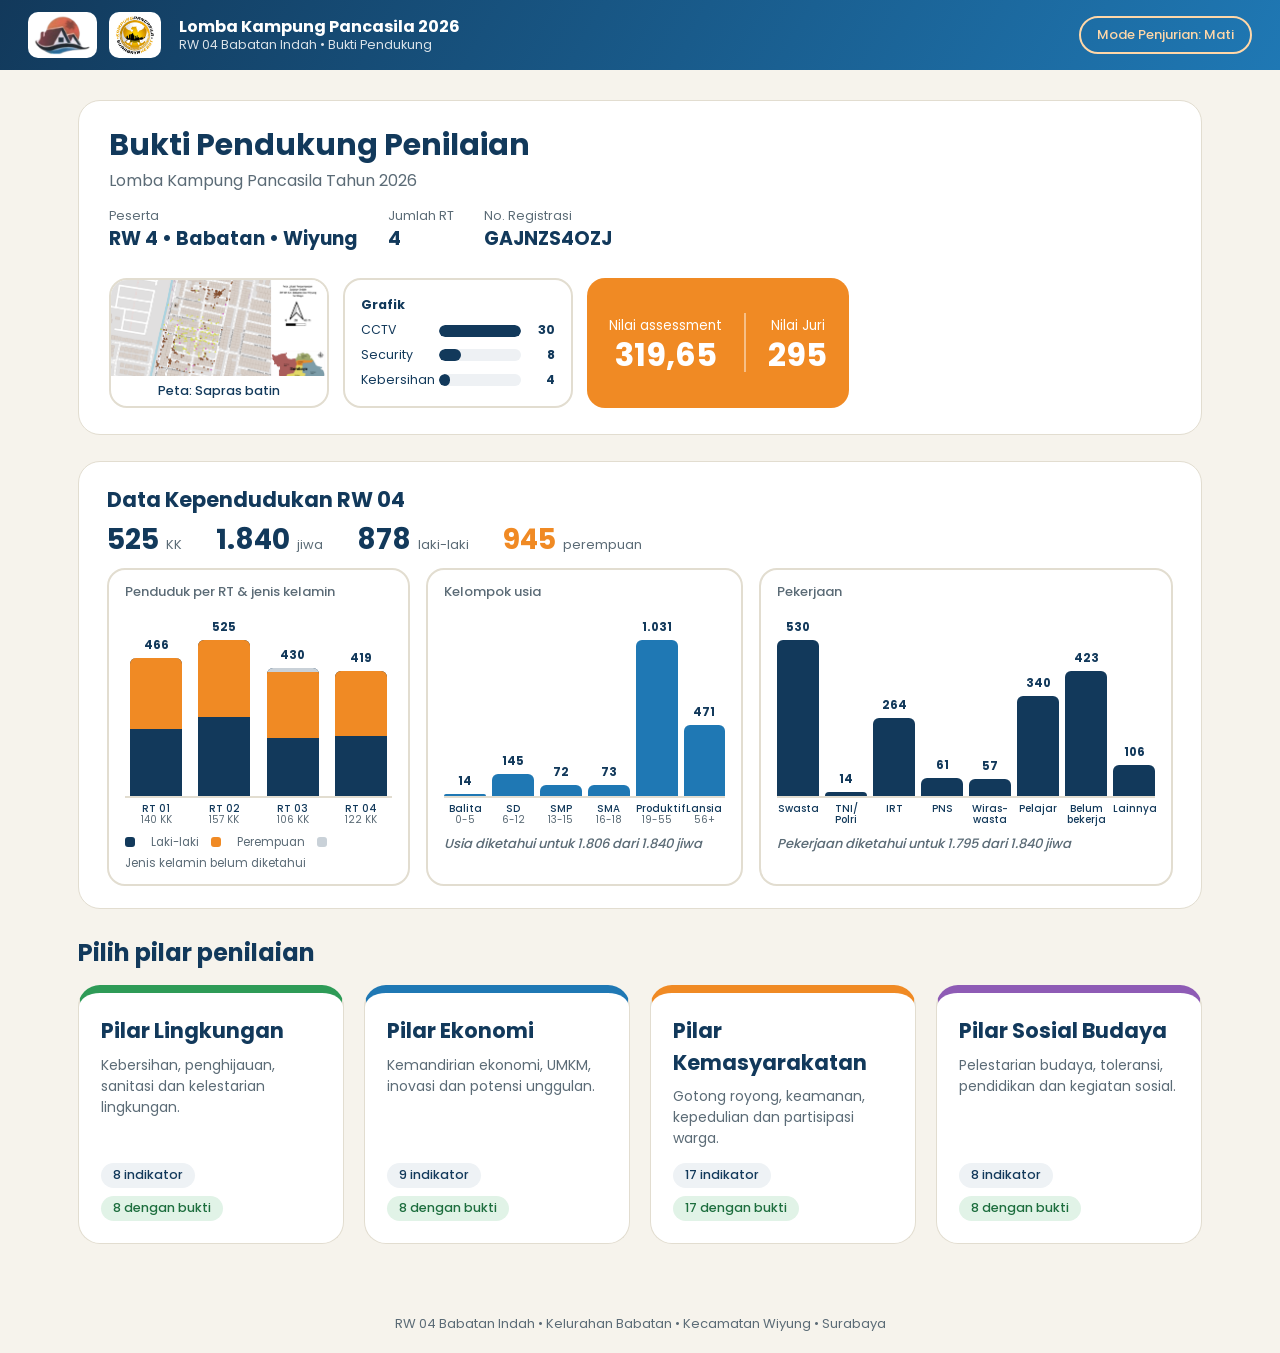
==== index.html @ d18d6ea0 "Upload website" ====
<!doctype html>
<html lang="id"><head><meta charset="utf-8">
<meta name="viewport" content="width=device-width,initial-scale=1">
<title>Bukti Pendukung Lomba Kampung Pancasila 2026 – RW 04 Babatan Indah</title>
<link rel="stylesheet" href="assets/style.css">
</head><body>
<header class="bar"><a class="brand" href="#/"><img src="assets/img/rw.png" alt=""><img src="assets/img/kp.png" alt=""><span><b>Lomba Kampung Pancasila 2026</b><small>RW 04 Babatan Indah • Bukti Pendukung</small></span></a>
<button id="modeBtn" class="mode" type="button">Mode Penjurian: Mati</button></header>
<main id="app"></main>
<div id="lb" class="lb" hidden><button class="lbx" type="button" aria-label="Tutup">✕</button><div class="lbs"><img id="lbi" alt=""></div><div id="lbc" class="lbc"></div></div>
<footer class="ft">RW 04 Babatan Indah • Kelurahan Babatan • Kecamatan Wiyung • Surabaya</footer>
<script src="assets/data.js"></script>
<script src="assets/bukti.js"></script>
<script src="assets/app.js"></script>
</body></html>
---- assets/style.css ----
@font-face{font-family:Poppins;src:url(fonts/Poppins-Regular.ttf);font-weight:400}
@font-face{font-family:Poppins;src:url(fonts/Poppins-Medium.ttf);font-weight:600}
@font-face{font-family:Poppins;src:url(fonts/Poppins-Bold.ttf);font-weight:700}
:root{--navy:#12395b;--blue:#1f78b4;--orange:#f08a24;--ink:#1b2a35;--mut:#5b6b76;--bg:#f6f3ec;--card:#fff;--line:#e2ddd0;--ok:#1d6e3e}
*{box-sizing:border-box;margin:0;padding:0}
body{font-family:Poppins,'Segoe UI',Arial,sans-serif;color:var(--ink);background:var(--bg);font-size:16px;line-height:1.5}
a{color:inherit;text-decoration:none}
.bar{display:flex;align-items:center;justify-content:space-between;gap:12px;padding:12px 28px;background:linear-gradient(120deg,var(--navy),var(--blue));color:#fff;position:sticky;top:0;z-index:5}
.brand{display:flex;align-items:center;gap:12px}
.brand img{height:46px;width:auto;background:#fff;border-radius:10px;padding:3px 6px}
.brand span{display:flex;flex-direction:column;line-height:1.25;margin-left:6px}
.brand small{opacity:.85;font-size:12.5px}
.mode{font:600 13px Poppins,sans-serif;border:2px solid #ffd7a8;background:transparent;color:#ffd7a8;border-radius:999px;padding:7px 16px;cursor:pointer}
body.juri .mode{background:#ffd7a8;color:var(--navy)}
main{max-width:1180px;margin:0 auto;padding:30px 28px 50px;min-height:70vh}
.crumb{font-size:14px;color:var(--mut);margin-bottom:18px}
.crumb a{color:var(--blue);font-weight:600}
h1{font-size:30px;color:var(--navy);line-height:1.25}
.sub{color:var(--mut);margin-top:4px}
.hero{background:var(--card);border-radius:22px;padding:26px 30px;border:1px solid var(--line);display:flex;flex-wrap:wrap;gap:24px;align-items:center;justify-content:space-between;margin-bottom:26px}
.facts{display:flex;gap:30px;flex-wrap:wrap}
.fact small{display:block;color:var(--mut);font-size:12.5px}
.fact b{font-size:19px;color:var(--navy)}
.score{background:var(--orange);color:#fff;border-radius:18px;padding:12px 24px;text-align:center}
.score b{font-size:32px;line-height:1.1;display:block}
.grid{display:grid;grid-template-columns:repeat(auto-fill,minmax(250px,1fr));gap:20px}
.pc{background:var(--card);border-radius:22px;border:1px solid var(--line);border-top:8px solid var(--c);padding:22px;display:flex;flex-direction:column;gap:8px;transition:.15s}
.pc:hover{transform:translateY(-3px);box-shadow:0 10px 24px rgba(18,57,91,.12)}
.pc h2{font-size:21px;color:var(--navy)}
.pc p{color:var(--mut);font-size:14px;flex:1}
.stat{display:flex;gap:8px;flex-wrap:wrap;margin-top:6px}
.chip{display:inline-block;font-size:12.5px;font-weight:600;border-radius:999px;padding:3px 12px;background:#eef2f5;color:var(--navy)}
.chip.ok{background:#e1f3e7;color:var(--ok)}
.chip.warn{background:#fdebd6;color:#9a5a10}
.list{display:flex;flex-direction:column;gap:12px;margin-top:20px}
.ic{display:flex;gap:16px;align-items:flex-start;background:var(--card);border:1px solid var(--line);border-left:8px solid var(--c);border-radius:16px;padding:16px 20px}
.ic:hover{box-shadow:0 6px 18px rgba(18,57,91,.1)}
.no{flex:none;width:42px;height:42px;border-radius:50%;background:var(--c);color:#fff;font-weight:700;display:flex;align-items:center;justify-content:center}
.ic .t{flex:1}
.ic .t p{font-weight:600;color:var(--navy);font-size:15.5px}
.ic .t small{color:var(--mut);display:block;margin-top:4px}
.box{background:var(--card);border:1px solid var(--line);border-radius:18px;padding:20px 24px;margin-top:18px}
.box h3{font-size:14px;letter-spacing:1px;text-transform:uppercase;color:var(--mut);margin-bottom:8px}
.ans{font-size:19px;font-weight:600;color:var(--navy)}
.kv{display:grid;grid-template-columns:repeat(auto-fit,minmax(180px,1fr));gap:14px;margin-top:6px}
.kv div{background:#f4f7fa;border-radius:12px;padding:10px 14px}
.kv small{display:block;color:var(--mut);font-size:12.5px}
.kv b{font-size:20px;color:var(--navy)}
.src{margin-top:10px;font-size:13px;color:var(--mut)}
.ev{display:grid;grid-template-columns:repeat(auto-fill,minmax(300px,1fr));gap:18px;margin-top:6px}
.tile{background:#fff;border:1px solid var(--line);border-radius:16px;overflow:hidden;cursor:pointer;display:flex;flex-direction:column}
.tile .th{height:220px;background:#eef1f4;display:flex;align-items:center;justify-content:center;overflow:hidden}
.tile img{width:100%;height:100%;object-fit:cover;object-position:top}
.tile .cap{padding:12px 16px}
.tile .cap b{display:block;color:var(--navy);font-size:15px}
.tile .cap span{font-size:13px;color:var(--mut)}
.pdf{font-weight:700;color:var(--blue);font-size:22px}
.todo{border:2px dashed #e0b27c;background:#fff8ef;border-radius:16px;padding:16px 20px;color:#7a4a10}
.todo ul{margin:6px 0 0 20px;font-size:14.5px}
.fold{font-size:13px;color:var(--mut);margin-top:10px;word-break:break-all}
.nav{display:flex;justify-content:space-between;gap:12px;margin-top:26px}
.btn{font:600 14px Poppins,sans-serif;background:var(--navy);color:#fff;border:0;border-radius:12px;padding:10px 18px;cursor:pointer;display:inline-block}
.btn.ghost{background:#fff;color:var(--navy);border:2px solid var(--navy)}
.btn[aria-disabled=true]{opacity:.35;pointer-events:none}
.lb{position:fixed;inset:0;background:rgba(10,20,30,.92);z-index:20;display:flex;flex-direction:column}
.lb[hidden]{display:none}
.lbs{flex:1;overflow:auto;display:flex;flex-direction:column;align-items:center;justify-content:flex-start;gap:12px;padding:16px;cursor:zoom-in}
.lbs img{max-width:100%;max-height:calc(100vh - 100px);object-fit:contain;background:#fff;flex:none}
.lbs.z{cursor:zoom-out}.lbs.z img{max-width:none;max-height:none;width:auto}
.lbx{position:absolute;top:12px;right:16px;z-index:2;background:#fff;border:0;border-radius:50%;width:42px;height:42px;font-size:18px;cursor:pointer}
.lbc{color:#fff;text-align:center;padding:10px 20px 16px;font-size:14px}
.ft{text-align:center;color:var(--mut);font-size:13px;padding:20px}
body.juri .todo,body.juri .fold,body.juri .chip.warn{display:none}
.side{display:flex;gap:14px;align-items:stretch;flex-wrap:wrap}
.peta{background:#fff;border:2px solid var(--line);border-radius:18px;width:220px;overflow:hidden;cursor:pointer;display:flex;flex-direction:column;transition:.15s}
.peta:hover{box-shadow:0 8px 20px rgba(18,57,91,.15);transform:translateY(-2px)}
.peta img{width:100%;height:96px;object-fit:cover;display:block;background:#eef1f4}
.peta .pdf{height:96px;display:flex;align-items:center;justify-content:center;background:#eef1f4}
.peta small{padding:7px 12px;font-size:12.5px;font-weight:600;color:var(--navy);text-align:center;line-height:1.3}
@media(max-width:640px){.bar{padding:10px 14px}.brand span small{display:none}main{padding:20px 14px}h1{font-size:23px}}
@media print{.peta{break-inside:avoid}.bar,.nav,.ft,.mode,.lb,.crumb{display:none!important}body{background:#fff}.tile .th{height:auto}.tile img{object-fit:contain;height:auto}.tile{break-inside:avoid}.ev{grid-template-columns:1fr}}

.score{display:flex;gap:22px;align-items:center;padding:12px 22px}
.score .sc+.sc{border-left:2px solid rgba(255,255,255,.45);padding-left:22px}
.graf{background:#fff;border:2px solid var(--line);border-radius:18px;padding:10px 16px;min-width:230px;display:flex;flex-direction:column;justify-content:center;gap:6px}
.graf .gt{font-weight:700;color:var(--navy);font-size:12.5px}
.gr{display:grid;grid-template-columns:70px 1fr 26px;align-items:center;gap:8px;font-size:12.5px;color:var(--navy)}
.gr i{display:block;height:12px;background:#eef1f4;border-radius:6px;overflow:hidden}
.gr u{display:block;height:100%;background:var(--navy);border-radius:6px}
.gr b{text-align:right}
@media print{.graf{break-inside:avoid}}

.tile .th{position:relative}.bdg{position:absolute;left:10px;top:10px;background:#12395b;color:#fff;font-size:12px;font-weight:700;padding:3px 9px;border-radius:999px}
.tile .cap a.orig{display:inline-block;margin-top:6px;font-size:12.5px;font-weight:600;color:var(--blue)}

.kp{background:var(--card);border:1px solid var(--line);border-radius:22px;padding:22px 28px;margin-bottom:26px}
.kp h2{color:var(--navy);font-size:21px}
.kpg{display:grid;grid-template-columns:repeat(auto-fit,minmax(260px,1fr));gap:16px;margin-top:14px}
.kc{border:2px solid var(--line);border-radius:18px;padding:14px 18px}
.kc>small{display:block;color:var(--mut);font-size:13px;font-weight:600}
.kc>b{display:block;font-size:34px;color:var(--navy);line-height:1.15;margin-bottom:8px}
.kb{display:flex;flex-direction:column;gap:6px;margin-top:6px}
.kc .gr{grid-template-columns:44px 1fr 48px}
.gd{display:flex;gap:22px;margin:4px 0 10px}.gd b{display:block;font-size:30px;color:var(--navy);line-height:1.1}.gd div:nth-child(2) b{color:var(--orange)}.gd span{font-size:12.5px;color:var(--mut)}
.sb{display:flex;height:14px;border-radius:7px;overflow:hidden;background:#eef1f4}.sb u{background:var(--navy);display:block}.sb i{background:var(--orange);display:block}
.gl{display:grid;grid-template-columns:44px 1fr 1fr;font-size:12.5px;color:var(--navy)}
.kh{margin:20px 0 4px;font-size:14px;letter-spacing:1px;text-transform:uppercase;color:var(--mut)}
.kr{margin:14px 0 8px;color:var(--navy);font-size:17px}.kr span{font-weight:500;font-size:13px;color:var(--mut)}
@media print{.kp{break-inside:avoid}}
.kn{display:block;margin-top:8px;font-size:12px;color:var(--mut);font-style:italic}
.kc .gr.gw{grid-template-columns:150px 1fr 48px}

.kpg{grid-template-columns:1.15fr 1fr 1.45fr}
@media(max-width:980px){.kpg{grid-template-columns:1fr}}
.kt{display:flex;flex-wrap:wrap;gap:8px 34px;margin-top:10px}.kt div{display:flex;align-items:baseline;gap:7px}.kt b{font-size:28px;color:var(--navy);line-height:1}.kt b.cl{color:var(--navy)}.kt b.cp{color:var(--orange)}.kt span{font-size:13px;color:var(--mut)}
.kc{padding:12px 16px}
.cb{display:flex;align-items:flex-end;gap:10px;margin-top:6px;padding-bottom:0;border-bottom:2px solid var(--line)}
.cc{flex:1;display:flex;flex-direction:column;justify-content:flex-end;align-items:center;min-width:0;height:100%}
.cc b{font-size:12px;color:var(--navy);margin-bottom:3px}
.cs{width:100%;max-width:52px;display:flex;flex-direction:column;border-radius:6px 6px 0 0;overflow:hidden;background:var(--navy)}
.cb.one .cs{background:var(--blue)}.cb.jb .cs{background:var(--navy)}
.cs u{display:block;width:100%}.cs .sg1{background:#c9d1d8;order:1}.cs .sg3{background:var(--orange);order:2}.cs .sg2{background:var(--navy);order:3}
.cx{display:flex;gap:10px;margin-top:5px}.cx span{flex:1;text-align:center;font-size:11px;font-weight:600;color:var(--navy);line-height:1.15;min-width:0;overflow-wrap:anywhere}
.cx em{display:block;font-style:normal;font-weight:500;color:var(--mut);font-size:10.5px}
.lg{display:flex;flex-wrap:wrap;gap:4px 12px;margin-top:8px;font-size:11.5px;color:var(--mut);align-items:center}.lg i{display:inline-block;width:10px;height:10px;border-radius:3px;margin-right:4px}.lg i.a{background:var(--navy)}.lg i.b{background:var(--orange)}.lg i.c{background:#c9d1d8}
.kpg{grid-template-columns:1.1fr 1.15fr 1.5fr}
.cb,.cx{gap:6px}.cx span{font-size:10px;overflow-wrap:normal;word-break:normal;hyphens:none}.cx em{font-size:10px}
.cb.one .cs{max-width:46px}.cc b{font-size:11.5px}
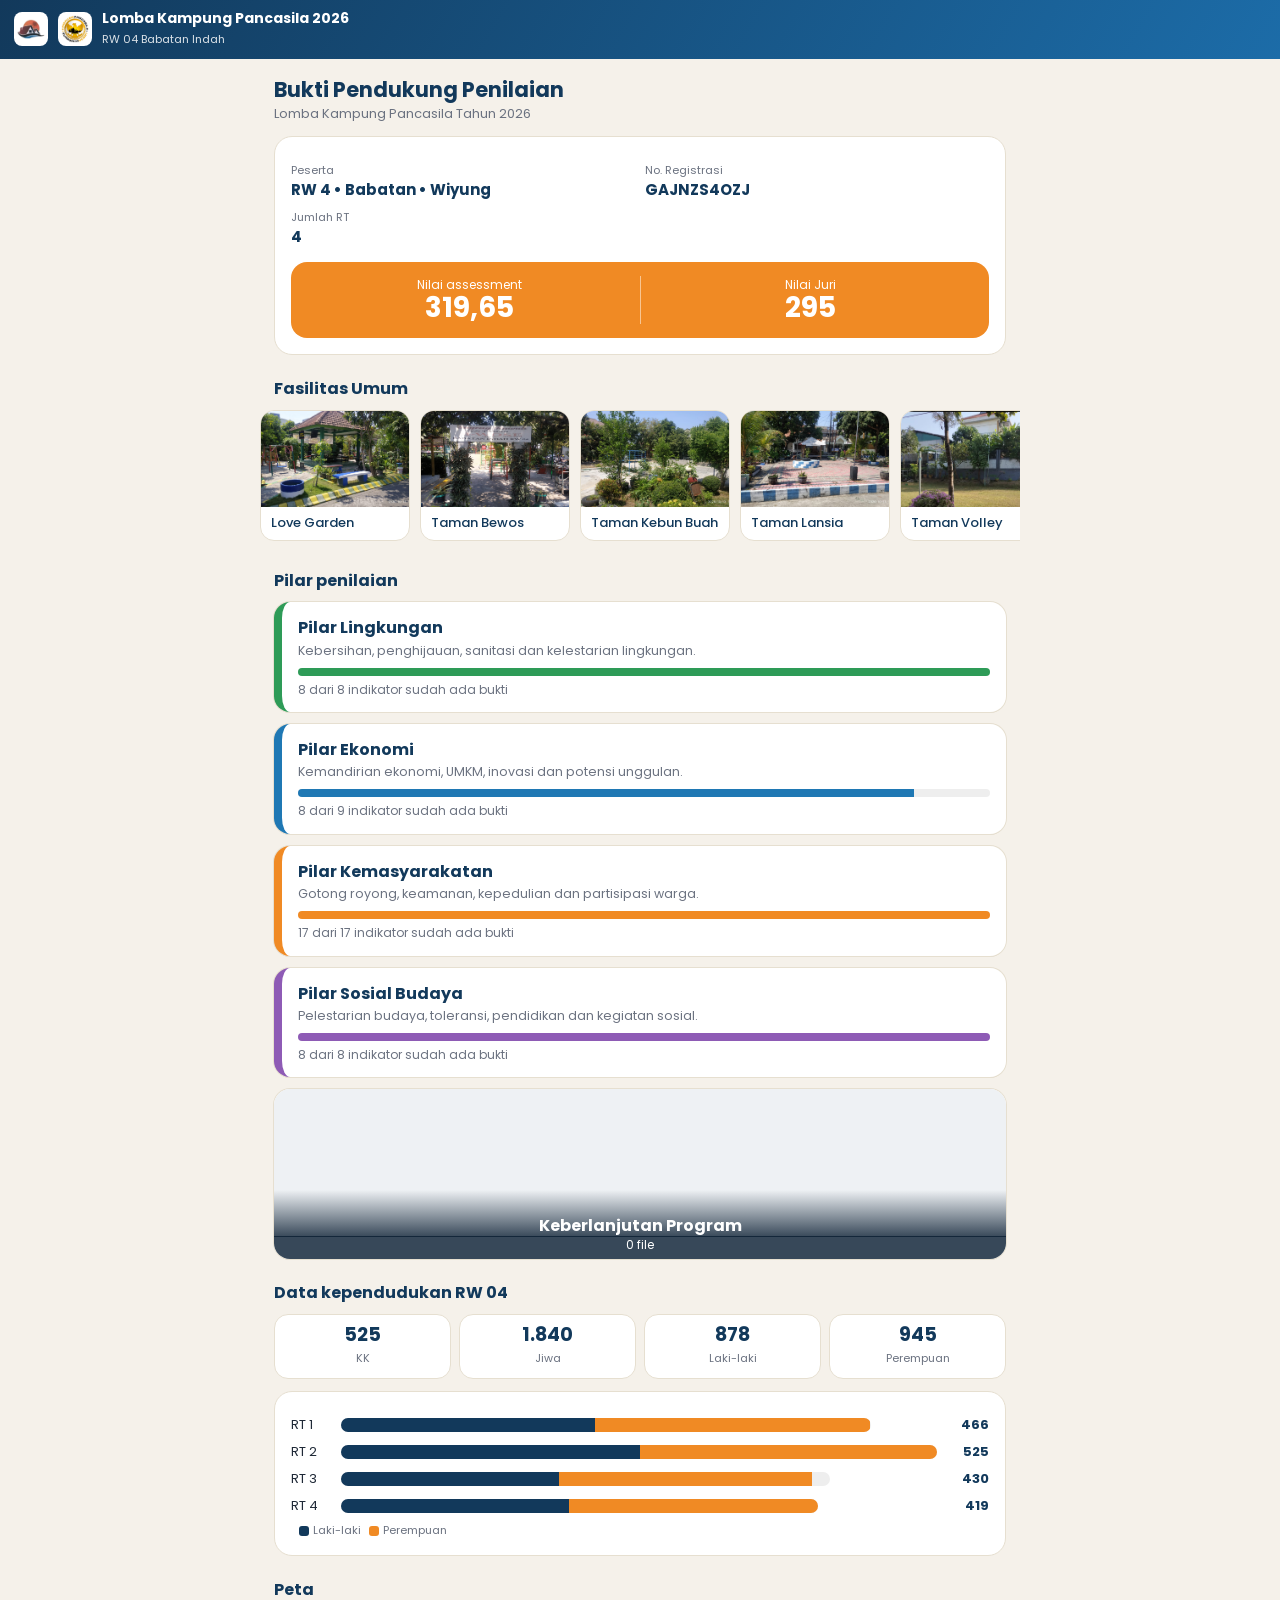
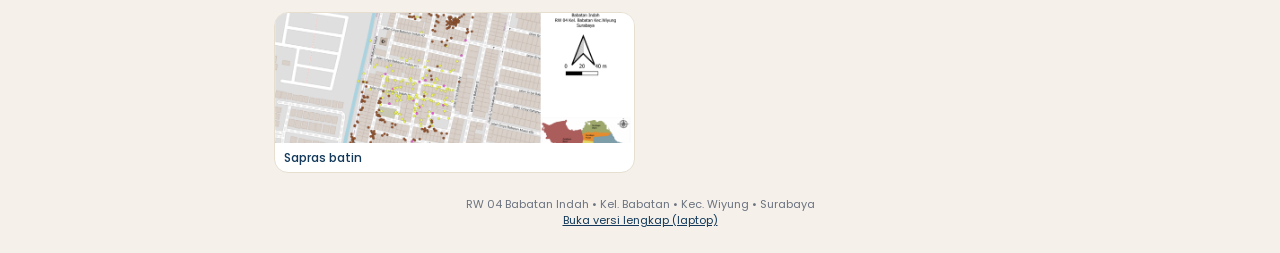
==== commit 53bd20be: "Add files via upload" ====
--- a/index.html
+++ b/index.html
@@ -1,15 +1,146 @@
 <!doctype html>
 <html lang="id"><head><meta charset="utf-8">
-<meta name="viewport" content="width=device-width,initial-scale=1">
-<title>Bukti Pendukung Lomba Kampung Pancasila 2026 – RW 04 Babatan Indah</title>
-<link rel="stylesheet" href="assets/style.css">
-</head><body>
-<header class="bar"><a class="brand" href="#/"><img src="assets/img/rw.png" alt=""><img src="assets/img/kp.png" alt=""><span><b>Lomba Kampung Pancasila 2026</b><small>RW 04 Babatan Indah • Bukti Pendukung</small></span></a>
-<button id="modeBtn" class="mode" type="button">Mode Penjurian: Mati</button></header>
+<meta name="viewport" content="width=device-width,initial-scale=1,viewport-fit=cover">
+<meta name="theme-color" content="#12395b">
+<title>Bukti Kampung Pancasila 2026 – RW 04 Babatan Indah (HP)</title>
+<style>
+@font-face{font-family:Poppins;src:url(assets/fonts/Poppins-Regular.ttf);font-weight:400}@font-face{font-family:Poppins;src:url(assets/fonts/Poppins-Medium.ttf);font-weight:600}@font-face{font-family:Poppins;src:url(assets/fonts/Poppins-Bold.ttf);font-weight:700}
+*{box-sizing:border-box;-webkit-tap-highlight-color:transparent}
+:root{--navy:#12395b;--org:#f08a24;--bg:#f5f1ea;--line:#e6dfd0;--mut:#6b7280}
+html{scroll-behavior:smooth}
+body{margin:0;background:var(--bg);color:#1f2937;font-family:Poppins,system-ui,-apple-system,Segoe UI,Roboto,sans-serif;font-size:15px;line-height:1.45;padding-bottom:env(safe-area-inset-bottom)}
+.bar{position:sticky;top:0;z-index:20;background:linear-gradient(120deg,#12395b,#1c6ca8);color:#fff;display:flex;align-items:center;gap:10px;padding:10px 14px;padding-top:calc(10px + env(safe-area-inset-top))}
+.bar img{height:34px;width:34px;object-fit:contain;background:#fff;border-radius:8px;padding:3px}
+.bar b{display:block;font-size:14px;line-height:1.2}.bar small{font-size:11px;opacity:.85}
+.bar .bk{margin-left:auto;background:rgba(255,255,255,.18);border:0;color:#fff;border-radius:999px;padding:7px 14px;font:600 13px Poppins,sans-serif;display:none;white-space:nowrap}
+main{padding:14px;max-width:760px;margin:0 auto}
+h1{font-size:21px;color:var(--navy);margin:4px 0 2px;line-height:1.25}h2{font-size:16px;color:var(--navy);margin:22px 0 10px}
+.sub{color:var(--mut);margin:0 0 12px;font-size:13px}
+.card{background:#fff;border:1px solid var(--line);border-radius:18px;padding:16px;margin-bottom:14px}
+.facts{display:grid;grid-template-columns:1fr 1fr;gap:10px;margin-top:10px}
+.facts small{display:block;color:var(--mut);font-size:11px}.facts b{color:var(--navy);font-size:15px}
+.score{display:flex;background:var(--org);color:#fff;border-radius:16px;padding:14px 8px;margin-top:14px;text-align:center}
+.score div{flex:1}.score div+div{border-left:1px solid rgba(255,255,255,.5)}.score small{display:block;font-size:12px}.score b{font-size:28px;line-height:1.1}
+.stats{display:grid;grid-template-columns:repeat(4,1fr);gap:8px;text-align:center}
+.stats div{background:#fff;border:1px solid var(--line);border-radius:14px;padding:10px 2px}.stats b{display:block;font-size:19px;color:var(--navy);line-height:1.1}.stats small{font-size:11px;color:var(--mut)}
+.rt{display:grid;grid-template-columns:42px 1fr 44px;gap:8px;align-items:center;margin:8px 0;font-size:13px}
+.rt i{display:flex;height:14px;border-radius:7px;overflow:hidden;background:#eee}.rt i u{display:block;background:var(--navy)}.rt i s{display:block;background:var(--org)}
+.rt b{text-align:right;color:var(--navy)}
+.leg{font-size:11px;color:var(--mut);margin-top:6px}.leg span{display:inline-block;width:10px;height:10px;border-radius:3px;margin:0 4px 0 8px;vertical-align:middle}
+.hs{display:flex;gap:10px;overflow-x:auto;padding-bottom:6px;scroll-snap-type:x mandatory;margin:0 -14px;padding:0 14px 6px}
+.hs>button{flex:0 0 150px;scroll-snap-align:start;border:1px solid var(--line);background:#fff;border-radius:14px;padding:0;overflow:hidden;text-align:left;font:inherit;color:inherit}
+.hs img{display:block;width:100%;height:96px;object-fit:cover;background:#ece6d8;font-size:0;color:transparent}.hs span{display:block;padding:7px 10px;font-weight:600;font-size:13px;color:var(--navy)}
+.pl{display:block;width:100%;text-align:left;border:0;border-left:8px solid var(--c);background:#fff;border-radius:16px;padding:14px 16px;margin-bottom:12px;font:inherit;color:inherit;box-shadow:0 1px 0 var(--line),0 0 0 1px var(--line);text-decoration:none}
+.pl b{display:block;color:var(--navy);font-size:16px}.pl p{margin:2px 0 8px;font-size:12.5px;color:var(--mut)}
+.pl.kbp{padding:0;border-left:0;position:relative;overflow:hidden;height:170px}.kbp .kbw{position:absolute;inset:0;background:#eef1f4}.kbp .kbs{position:absolute;inset:0;width:100%;height:100%;object-fit:cover;opacity:0;transition:opacity .9s}.kbp .kbs.on{opacity:1}.pl.kbp b,.pl.kbp small{position:absolute;left:0;right:0;text-align:center;color:#fff}.pl.kbp b{bottom:22px;color:#fff;padding-top:24px;background:linear-gradient(transparent,rgba(10,30,50,.8))}.pl.kbp small{bottom:0;margin:0;padding-bottom:6px;background:rgba(10,30,50,.8);color:#fff}
+.pr{height:8px;background:#eee;border-radius:4px;overflow:hidden}.pr u{display:block;height:100%;background:var(--c)}.pl small{display:block;margin-top:5px;color:var(--mut);font-size:12px}
+.kb{border-left-color:var(--org)}
+.ix{display:flex;gap:12px;align-items:flex-start;width:100%;text-align:left;border:0;background:#fff;border-radius:16px;box-shadow:0 0 0 1px var(--line);padding:12px 14px;margin-bottom:10px;font:inherit;color:inherit;text-decoration:none}
+.ix .n{flex:0 0 32px;height:32px;border-radius:50%;background:var(--c);color:#fff;display:flex;align-items:center;justify-content:center;font-weight:600;font-size:14px}
+.ix .t{font-size:13.5px;font-weight:600;color:var(--navy);display:block}.ix .j{font-size:12px;color:var(--mut);display:block;margin-top:3px}
+.ix .c{margin-left:auto;flex:0 0 auto;font-size:12px;font-weight:600;color:var(--c);white-space:nowrap}.ix.no{opacity:.55}
+.gr{display:grid;grid-template-columns:1fr 1fr;gap:10px}
+.gt{border:1px solid var(--line);background:#fff;border-radius:14px;overflow:hidden;padding:0;text-align:left;font:inherit;color:inherit;position:relative}
+.gt .im{display:block;height:130px;background:#ece6d8 center/cover no-repeat}.gt .xl{height:130px;overflow:hidden;font-size:9px;padding:4px;background:#fff;color:#333}
+.gt .xl td,.gt .xl th{border:1px solid #ddd;padding:1px 3px;white-space:nowrap;max-width:70px;overflow:hidden}
+.gt .ca{display:block;padding:7px 9px;font-size:12px;font-weight:600;color:var(--navy);line-height:1.3}
+.gt .bd{position:absolute;top:6px;right:6px;background:rgba(18,57,91,.88);color:#fff;border-radius:6px;font-size:10px;padding:2px 6px;font-weight:600}
+.empty{background:#fff;border:1px dashed #cfc7b4;border-radius:14px;padding:18px;color:var(--mut);text-align:center;font-size:13px}
+.v{position:fixed;inset:0;z-index:50;background:#0b1620;display:flex;flex-direction:column}.v[hidden]{display:none}
+.vh{display:flex;align-items:center;gap:10px;padding:10px 12px;padding-top:calc(10px + env(safe-area-inset-top));color:#fff}
+.vh b{flex:1;font-size:13px;line-height:1.3;font-weight:600}.vh span{font-size:12px;opacity:.8}
+.vx{background:rgba(255,255,255,.18);border:0;color:#fff;border-radius:50%;width:38px;height:38px;font-size:18px}
+.vs{flex:1;min-height:0;overflow:auto;display:flex;align-items:center;justify-content:center;touch-action:pan-x pan-y pinch-zoom}
+.vs img{max-width:100%;max-height:100%;object-fit:contain}.vs.pg{align-items:flex-start}.vs.pg img{max-height:none;width:100%}
+.vs .xt{background:#fff;color:#222;margin:10px;padding:8px;border-radius:10px;align-self:flex-start;overflow:auto;max-width:calc(100% - 20px);font-size:12px}
+.vs .xt table{border-collapse:collapse}.vs .xt td,.vs .xt th{border:1px solid #ddd;padding:4px 7px;vertical-align:top}.vs .xt th{background:#f1ede2;position:sticky;top:0}
+.vf{padding:8px 12px calc(12px + env(safe-area-inset-bottom));color:#fff;font-size:12.5px;display:flex;gap:8px;align-items:center}
+.vf p{flex:1;margin:0;line-height:1.35}.vf button,.vf a{background:var(--org);color:#fff;border:0;border-radius:999px;padding:9px 16px;font:600 13px Poppins,sans-serif;text-decoration:none}.vf button[disabled]{opacity:.35}
+.tm img{width:100%;max-height:46vh;object-fit:cover;border-radius:12px;margin:0}
+.tm ul{list-style:none;margin:0;padding:0;display:flex;flex-wrap:wrap;gap:8px}.tm li{background:#fdf1e2;color:#9a5410;border:1px solid #f4cf9d;border-radius:999px;padding:6px 14px;font-weight:600;font-size:14px}
+.ft{text-align:center;color:var(--mut);font-size:11px;padding:10px 14px 24px}.ft a{color:var(--navy)}
+</style></head><body>
+<header class="bar"><img src="assets/img/rw.png" alt=""><img src="assets/img/kp.png" alt=""><span><b>Lomba Kampung Pancasila 2026</b><small>RW 04 Babatan Indah</small></span><button id="bk" class="bk" type="button">‹ Kembali</button></header>
 <main id="app"></main>
-<div id="lb" class="lb" hidden><button class="lbx" type="button" aria-label="Tutup">✕</button><div class="lbs"><img id="lbi" alt=""></div><div id="lbc" class="lbc"></div></div>
-<footer class="ft">RW 04 Babatan Indah • Kelurahan Babatan • Kecamatan Wiyung • Surabaya</footer>
-<script src="assets/data.js"></script>
-<script src="assets/bukti.js"></script>
-<script src="assets/app.js"></script>
-</body></html>
+<div class="ft">RW 04 Babatan Indah • Kel. Babatan • Kec. Wiyung • Surabaya<br><a href="index.html">Buka versi lengkap (laptop)</a></div>
+<div id="v" class="v" hidden><div class="vh"><b id="vt"></b><span id="vn"></span><button class="vx" id="vc" type="button" aria-label="Tutup">✕</button></div><div class="vs" id="vs"></div><div class="vf"><button id="vp" type="button">‹</button><p id="vk"></p><button id="vnx" type="button">›</button></div></div>
+<script src="assets/data.js"></script><script src="assets/bukti.js"></script>
+<script>
+(function(){
+var D=window.DATA,app=document.getElementById('app'),bk=document.getElementById('bk');
+if(!D){app.innerHTML='<div class="card"><h1 style="font-size:18px">Data belum termuat</h1><p class="sub">File <b>hp.html</b> tidak bisa berdiri sendiri. Ia butuh folder <b>assets</b> di sebelahnya.</p><p class="sub">Buka lewat link website di GitHub (bukan hasil kirim/unduh file hp.html saja). Pastikan <b>hp.html</b> dan folder <b>assets</b> sudah ter-upload ke GitHub, lalu buka kembali link-nya.</p></div>';return}
+if(window.BUKTI)D.pilar.forEach(function(p){p.indikator.forEach(function(i){var b=window.BUKTI[p.id+'/'+i.no];if(b)i.bukti=b})});
+function esc(s){return String(s==null?'':s).replace(/[&<>"]/g,function(c){return{'&':'&amp;','<':'&lt;','>':'&gt;','"':'&quot;'}[c]})}
+function enc(p){return p.split('/').map(encodeURIComponent).join('/')}
+function pil(id){for(var i=0;i<D.pilar.length;i++)if(D.pilar[i].id===id)return D.pilar[i]}
+function ext(f){var m=/\.([a-z0-9]+)$/i.exec(f);return m?m[1].toLowerCase():''}
+var TAMAN0=[{n:'Love Garden',f:'Love garden.jpeg',k:['Rapat warga','Tempat bermain anak','Tempat bersantai orang tua']},{n:'Taman Bewos',f:'Bewosen.jpeg',k:['Greenhouse','Diskusi orang tua','Tempat bermain','Lapangan sepak bola']},{n:'Taman Kebun Buah',f:'Taman Kebun Buah.jpeg',k:['Senam warga','Ditanami sayur','Ditanami tanaman obat keluarga (toga)']},{n:'Taman Lansia',f:'Taman Lansia.jpeg',k:['Senam lansia','Rapat','Tempat anak bermain']},{n:'Taman Volley',f:'Taman Volley.png',k:['Senam warga saat Posga','Berolahraga voli','Taman bermain anak']}];
+function mkTaman(){var F=window.FASUM;if(!F||!F.length)return TAMAN0;var by={};TAMAN0.forEach(function(t){by[t.f]=t});var o=[],seen={};TAMAN0.forEach(function(t){F.forEach(function(x){if(x.f===t.f){o.push(t);seen[t.f]=1}})});F.forEach(function(x){if(!seen[x.f])o.push({n:x.f.replace(/\.[^.]+$/,''),f:x.f,k:[]})});return o}
+var TAMAN=mkTaman();
+function timg(t){return enc('Keunggulan Taman di Batin/'+t.f)}
+function fmt(n){return String(n).replace(/\B(?=(\d{3})+(?!\d))/g,'.')}
+/* ---------- penampil layar penuh ---------- */
+var V=document.getElementById('v'),vs=document.getElementById('vs'),S=[],si=0;
+function slides(L){var o=[];L.forEach(function(b){var e=ext(b.file),t=b.judul||'';
+if(b.sheets&&b.sheets.length){b.sheets.forEach(function(s,k){o.push({t:t+(b.sheets.length>1?' – '+s.n:''),k:b.ket,x:s.r,f:b.file})})}
+else if(b.pages&&b.pages.length){b.pages.forEach(function(p,k){o.push({t:t,k:'Halaman '+(k+1)+' dari '+b.pages.length+(b.ket?' • '+b.ket:''),u:p,pg:1,f:b.file})})}
+else if(/^(png|jpe?g|gif|webp|bmp)$/.test(e))o.push({t:t,k:b.ket,u:b.file,f:b.file});
+else o.push({t:t,k:b.ket||'File '+e.toUpperCase()+' – belum ada pratinjau',f:b.file,dl:1})});return o}
+function show(i){si=Math.max(0,Math.min(S.length-1,i));var s=S[si];document.getElementById('vt').textContent=s.t;document.getElementById('vn').textContent=(si+1)+'/'+S.length;
+var h;if(s.x){h='<div class="xt"><table>'+s.x.slice(0,150).map(function(r,j){return'<tr>'+r.slice(0,30).map(function(c){return(j?'<td>':'<th>')+esc(c)+(j?'</td>':'</th>')}).join('')+'</tr>'}).join('')+'</table></div>'}
+else if(s.u)h='<img src="'+enc(s.u)+'" alt="'+esc(s.t)+'">';
+else h='<div class="xt">File ini belum bisa ditampilkan di HP.</div>';
+vs.className='vs'+(s.pg?' pg':'');vs.innerHTML=h;vs.scrollTop=0;
+document.getElementById('vk').innerHTML=esc(s.k||'');
+var fl=document.getElementById('vk');if(s.f&&(s.dl||s.x||s.pg))fl.innerHTML+=' <a href="'+enc(s.f)+'" target="_blank" rel="noopener" style="padding:5px 12px;display:inline-block;margin-left:4px">Buka file</a>';
+document.getElementById('vp').disabled=si===0;document.getElementById('vnx').disabled=si===S.length-1}
+function openV(L,i){S=slides(L);if(!S.length)return;V.hidden=false;document.body.style.overflow='hidden';show(i||0);try{history.pushState({v:1},'')}catch(e){}}
+function closeV(back){if(V.hidden)return;V.hidden=true;document.body.style.overflow='';if(back!==1){try{if(history.state&&history.state.v)history.back()}catch(e){}}}
+document.getElementById('vc').onclick=function(){closeV()};
+document.getElementById('vp').onclick=function(){show(si-1)};document.getElementById('vnx').onclick=function(){show(si+1)};
+window.addEventListener('popstate',function(){closeV(1)});
+document.addEventListener('keydown',function(e){if(V.hidden)return;if(e.key==='Escape')closeV();if(e.key==='ArrowLeft')show(si-1);if(e.key==='ArrowRight')show(si+1)});
+var tx=0,ty=0;V.addEventListener('touchstart',function(e){tx=e.touches[0].clientX;ty=e.touches[0].clientY},{passive:true});
+V.addEventListener('touchend',function(e){if(e.touches.length||e.changedTouches.length>1)return;var dx=e.changedTouches[0].clientX-tx,dy=e.changedTouches[0].clientY-ty;if(Math.abs(dx)>70&&Math.abs(dx)>Math.abs(dy)*1.8&&!vs.querySelector('.xt')&&window.visualViewport&&window.visualViewport.scale<=1.02)show(si+(dx<0?1:-1))},{passive:true});
+/* ---------- halaman ---------- */
+var CUR=[];
+function thumb(b,i){var e=ext(b.file),bd='',th;
+if(b.sheets&&b.sheets.length){var s=b.sheets[0];th='<span class="xl"><table>'+s.r.filter(function(r){return r.some(function(c){return c!==''})}).slice(0,7).map(function(r){return'<tr>'+r.slice(0,5).map(function(c){return'<td>'+esc(c)+'</td>'}).join('')+'</tr>'}).join('')+'</table></span>';bd='XLSX'}
+else if(b.pages&&b.pages.length){th='<span class="im" style="background-image:url(\''+enc(b.pages[0])+'\')"></span>';bd=(e==='pdf'?'PDF':'PPT')+(b.pages.length>1?' · '+b.pages.length+' hlm':'')}
+else if(/^(png|jpe?g|gif|webp|bmp)$/.test(e))th='<span class="im" style="background-image:url(\''+enc(b.file)+'\')"></span>';
+else{th='<span class="im" style="display:flex;align-items:center;justify-content:center;font-weight:600;color:#12395b">'+e.toUpperCase()+'</span>'}
+return'<button type="button" class="gt" data-g="'+i+'">'+th+(bd?'<span class="bd">'+bd+'</span>':'')+'<span class="ca">'+esc(b.judul||'')+'</span></button>'}
+function gal(L,empty){CUR=L;if(!L.length)return'<div class="empty">'+empty+'</div>';
+var idx=0,starts=[];L.forEach(function(b){starts.push(idx);idx+=slides([b]).length});CUR.starts=starts;
+return'<div class="gr">'+L.map(thumb).join('')+'</div>'}
+function home(){var P=window.PENDUDUK||[],t={kk:0,j:0,l:0,p:0};P.forEach(function(r){t.kk+=r.kk||0;t.j+=r.j||0;t.l+=r.l||0;t.p+=r.p||0});
+var h='<h1>Bukti Pendukung Penilaian</h1><p class="sub">Lomba Kampung Pancasila Tahun 2026</p><div class="card"><div class="facts"><div><small>Peserta</small><b>'+esc(D.peserta.nama)+'</b></div><div><small>No. Registrasi</small><b>'+esc(D.peserta.reg)+'</b></div><div><small>Jumlah RT</small><b>'+D.peserta.rt+'</b></div></div><div class="score"><div><small>Nilai assessment</small><b>'+esc(D.peserta.nilai)+'</b></div><div><small>Nilai Juri</small><b>295</b></div></div></div>';
+h+='<h2>Fasilitas Umum</h2><div class="hs">'+TAMAN.map(function(t,i){return'<button type="button" data-t="'+i+'"><img src="'+timg(t)+'" alt="'+esc(t.n)+'" loading="lazy"><span>'+esc(t.n)+'</span></button>'}).join('')+'</div>';
+h+='<h2>Pilar penilaian</h2>';
+D.pilar.forEach(function(p){var n=p.indikator.filter(function(i){return i.bukti.length}).length,m=p.indikator.length;h+='<a class="pl" style="--c:'+p.warna+'" href="#/p/'+p.id+'"><b>'+esc(p.nama)+'</b><p>'+esc(p.desk||'')+'</p><div class="pr"><u style="width:'+Math.round(n/m*100)+'%"></u></div><small>'+n+' dari '+m+' indikator sudah ada bukti</small></a>'});
+var K=window.KEBERLANJUTAN||[];var KI=K.filter(function(b){return /\.(jpe?g|png|webp|gif)$/i.test(b.file)});var KP=KI.filter(function(b){return /produk|pameran/i.test(b.file)});KI=KP.concat(KI.filter(function(b){return KP.indexOf(b)<0}));var KS=KI.map(function(b,k){return'<img class="kbs'+(k?'':' on')+'" src="'+enc(b.file)+'" alt="">'}).join('');h+='<a class="pl kb kbp" style="--c:#f08a24" href="#/kb"><div class="kbw">'+KS+'</div><b>Keberlanjutan Program</b><small>'+K.length+' file</small></a>';if(!window.__kbT)window.__kbT=setInterval(function(){var x=document.querySelectorAll('.kbs');if(x.length<2)return;var k=0;x.forEach(function(e,i){if(e.classList.contains('on'))k=i});x[k].classList.remove('on');x[(k+1)%x.length].classList.add('on')},3200);
+if(t.j){h+='<h2>Data kependudukan RW 04</h2><div class="stats"><div><b>'+fmt(t.kk)+'</b><small>KK</small></div><div><b>'+fmt(t.j)+'</b><small>Jiwa</small></div><div><b>'+fmt(t.l)+'</b><small>Laki-laki</small></div><div><b>'+fmt(t.p)+'</b><small>Perempuan</small></div></div><div class="card" style="margin-top:12px">';
+var mx=Math.max.apply(null,P.map(function(r){return r.j}));P.forEach(function(r){h+='<div class="rt"><span>RT '+r.rt+'</span><i style="width:'+Math.round(r.j/mx*100)+'%"><u style="width:'+(r.l/r.j*100)+'%"></u><s style="width:'+(r.p/r.j*100)+'%"></s></i><b>'+fmt(r.j)+'</b></div>'});
+h+='<div class="leg"><span style="background:#12395b"></span>Laki-laki<span style="background:#f08a24"></span>Perempuan</div></div>'}
+var PT=window.PETA||[];if(PT.length){h+='<h2>Peta</h2>'+gal(PT,'');}
+app.innerHTML=h}
+function pilarPg(id){var p=pil(id);if(!p)return home();
+var h='<h1>'+esc(p.nama)+'</h1><p class="sub">'+esc(p.desk||'')+'</p>';
+p.indikator.forEach(function(i){var n=i.bukti.length;h+='<a class="ix'+(n?'':' no')+'" style="--c:'+p.warna+'" href="#/i/'+p.id+'/'+i.no+'"><span class="n">'+i.no+'</span><span><span class="t">'+esc(i.teks)+'</span>'+(i.jawaban?'<span class="j">Jawaban: '+esc(i.jawaban)+'</span>':'')+'</span><span class="c">'+(n?n+' bukti':'–')+'</span></a>'});
+app.innerHTML=h}
+function indPg(id,no){var p=pil(id);if(!p)return home();var it=null;p.indikator.forEach(function(i){if(i.no==no)it=i});if(!it)return pilarPg(id);
+app.innerHTML='<div class="sub" style="color:'+p.warna+';font-weight:600;margin:0">'+esc(p.nama)+' • Indikator '+it.no+'</div><h1 style="font-size:17px">'+esc(it.teks)+'</h1>'+(it.jawaban?'<div class="card" style="padding:10px 14px;font-size:13px"><small style="color:#6b7280">Jawaban</small><br><b>'+esc(it.jawaban)+'</b></div>':'')+gal(it.bukti,'Belum ada bukti untuk indikator ini.')}
+function kbPg(){var K=window.KEBERLANJUTAN||[];app.innerHTML='<h1>Keberlanjutan Program</h1><p class="sub">Foto, dokumen, dan paparan keberlanjutan program RW 04.</p>'+gal(K,'Belum ada file.')}
+function tamanPg(i){var t=TAMAN[i];if(!t)return;S=[{t:t.n,k:'',u:'',tm:t}];}
+function route(){var m=(location.hash||'#/').split('/');closeV(1);
+if(m[1]==='p')pilarPg(m[2]);else if(m[1]==='i')indPg(m[2],m[3]);else if(m[1]==='kb')kbPg();else home();
+bk.style.display=(m[1]==='p'||m[1]==='i'||m[1]==='kb')?'block':'none';window.scrollTo({top:0,behavior:'instant'})}
+bk.onclick=function(){var m=(location.hash||'#/').split('/');location.hash=m[1]==='i'?'#/p/'+m[2]:'#/'};
+app.addEventListener('click',function(e){var g=e.target.closest('[data-g]');if(g){var i=+g.getAttribute('data-g');openV(CUR,CUR.starts?CUR.starts[i]:i);return}
+var t=e.target.closest('[data-t]');if(t){var k=TAMAN[+t.getAttribute('data-t')];openT(k)}});
+function openT(k){S=[{t:k.n,k:'',tm:k}];V.hidden=false;document.body.style.overflow='hidden';document.getElementById('vt').textContent=k.n;document.getElementById('vn').textContent='';
+vs.className='vs pg tm';vs.innerHTML='<div style="width:100%;padding:0 12px 12px"><img src="'+timg(k)+'" alt="'+esc(k.n)+'">'+(k.k.length?'<div style="color:#fff;font-weight:600;margin:14px 0 8px">Keunggulan</div><ul>'+k.k.map(function(x){return'<li>'+esc(x)+'</li>'}).join('')+'</ul>':'')+'</div>';
+document.getElementById('vk').textContent='';document.getElementById('vp').disabled=true;document.getElementById('vnx').disabled=true;try{history.pushState({v:1},'')}catch(e){}}
+window.addEventListener('hashchange',route);route();
+})();
+</script></body></html>
